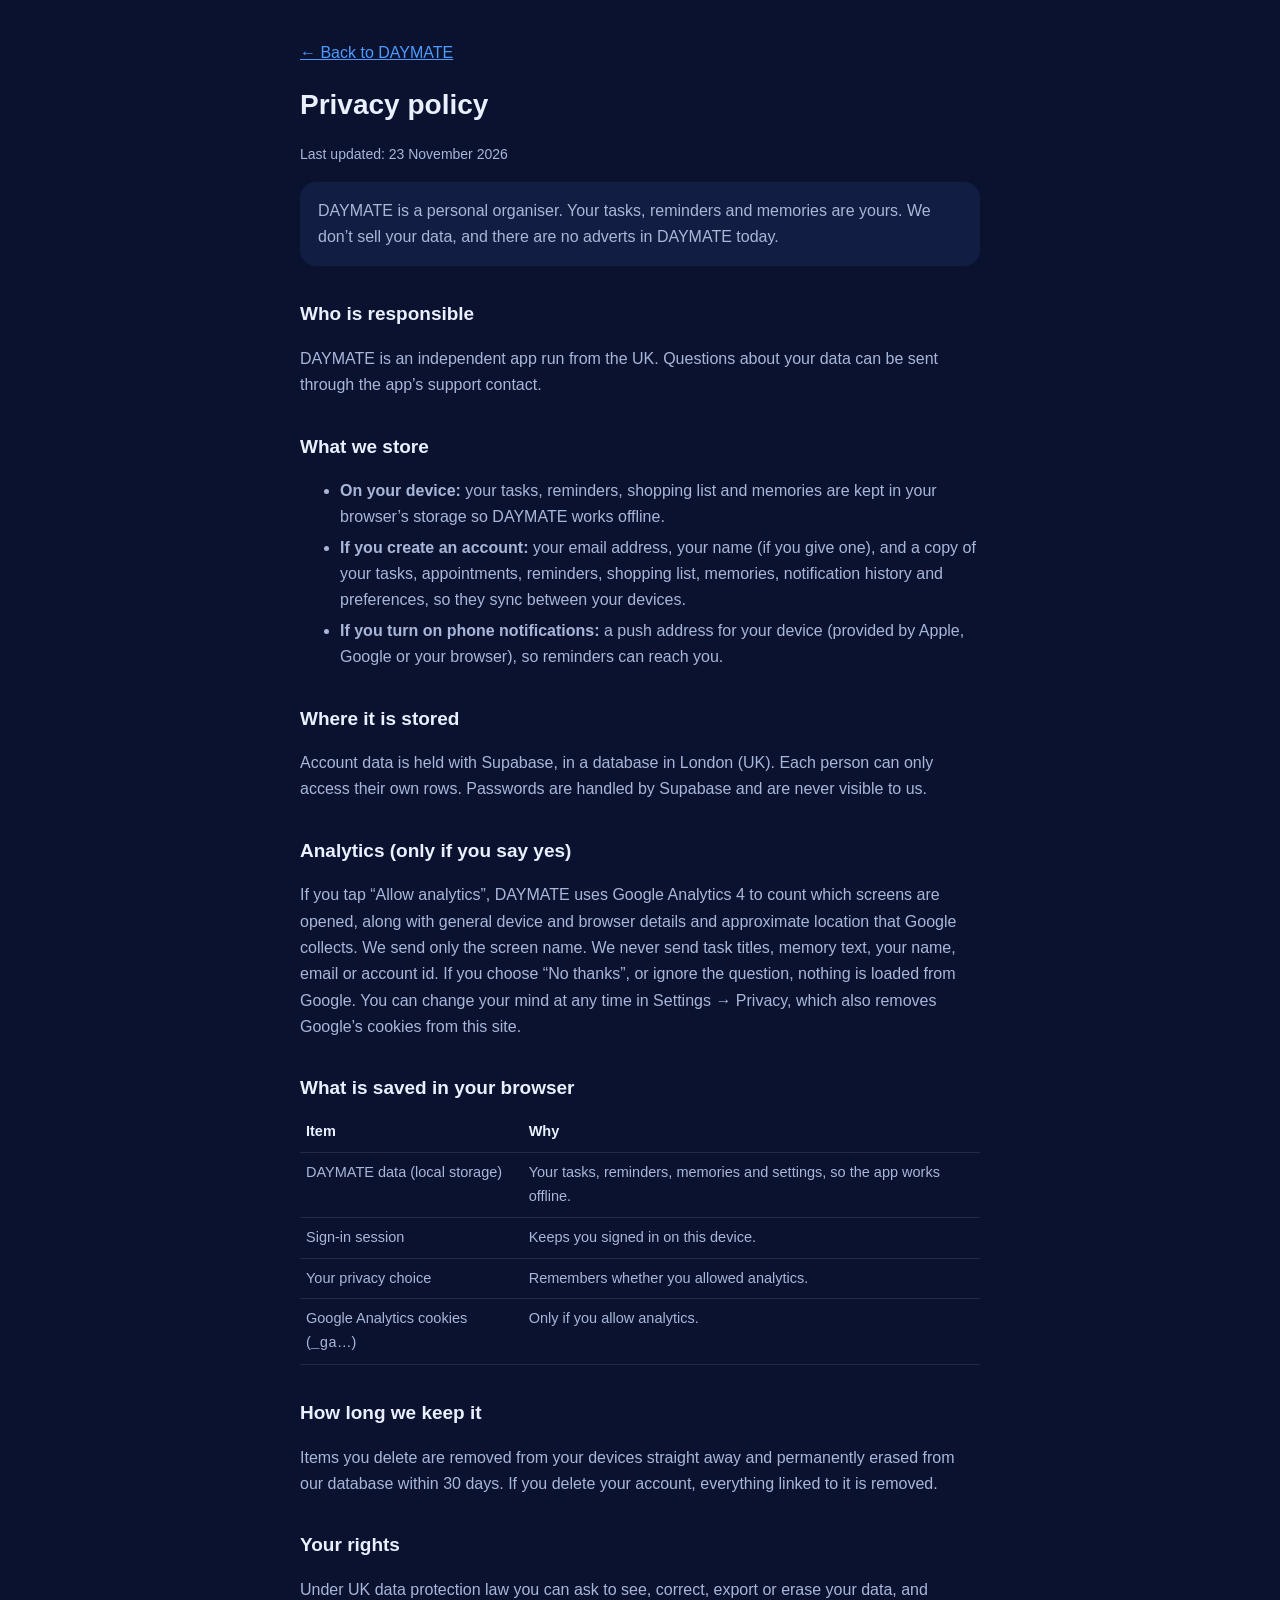
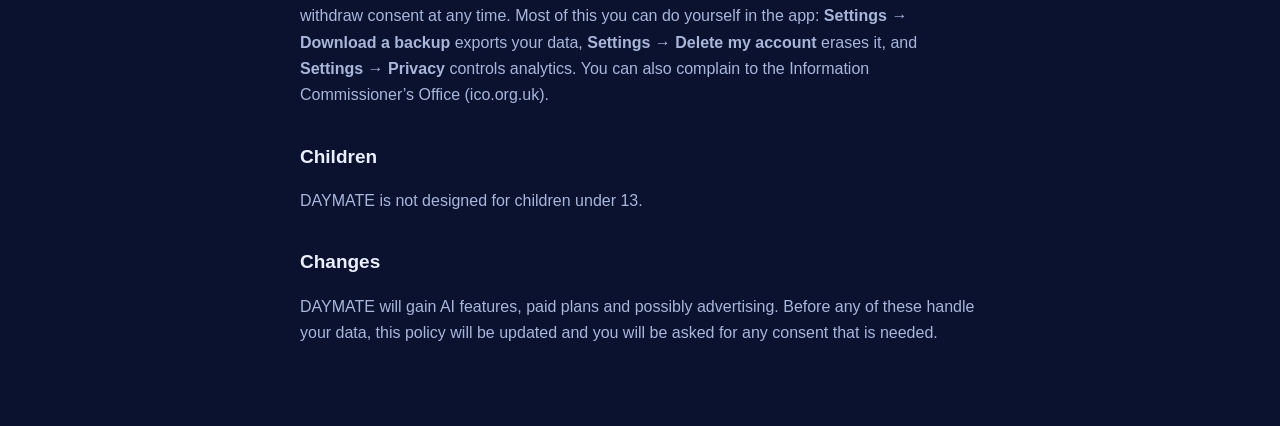
==== privacy.html @ 2d9a92af "Stage B: privacy policy, consent banner, consent-gated Google Analytics 4 Co-Authored-By: Claude Son" ====
<!doctype html>
<html lang="en-GB">
<head>
  <meta charset="utf-8">
  <meta name="viewport" content="width=device-width, initial-scale=1">
  <meta name="theme-color" content="#0a1230">
  <meta name="color-scheme" content="dark">
  <title>DAYMATE — Privacy policy</title>
  <link rel="icon" href="icons/favicon-32.png">
  <style>
    :root { --bg:#0a1230; --card:#111d42; --text:#eaf0ff; --muted:#a9b6d9; --blue:#4d9bff; }
    * { box-sizing: border-box; }
    body { margin:0; background:var(--bg); color:var(--text); font:16px/1.65 -apple-system,BlinkMacSystemFont,"Segoe UI",Roboto,sans-serif; padding:24px 16px 64px; }
    main { max-width: 680px; margin: 0 auto; }
    a { color: var(--blue); }
    h1 { font-size: 28px; margin: 8px 0 4px; }
    h2 { font-size: 19px; margin: 32px 0 8px; }
    p, li { color: var(--muted); }
    li { margin: 4px 0; }
    .updated { font-size: 14px; }
    .box { background: var(--card); border-radius: 16px; padding: 16px 18px; margin: 16px 0; }
    table { width: 100%; border-collapse: collapse; font-size: 14.5px; }
    td, th { text-align: left; padding: 8px 6px; border-bottom: 1px solid rgba(255,255,255,.1); vertical-align: top; color: var(--muted); }
    th { color: var(--text); }
  </style>
</head>
<body>
<main>
  <p><a href="./">← Back to DAYMATE</a></p>
  <h1>Privacy policy</h1>
  <p class="updated">Last updated: 23 November 2026</p>

  <div class="box"><p style="margin:0">DAYMATE is a personal organiser. Your tasks, reminders and memories are yours. We don’t sell your data, and there are no adverts in DAYMATE today.</p></div>

  <h2>Who is responsible</h2>
  <p>DAYMATE is an independent app run from the UK. <span id="contact">Questions about your data can be sent through the app’s support contact.</span></p>

  <h2>What we store</h2>
  <ul>
    <li><strong>On your device:</strong> your tasks, reminders, shopping list and memories are kept in your browser’s storage so DAYMATE works offline.</li>
    <li><strong>If you create an account:</strong> your email address, your name (if you give one), and a copy of your tasks, appointments, reminders, shopping list, memories, notification history and preferences, so they sync between your devices.</li>
    <li><strong>If you turn on phone notifications:</strong> a push address for your device (provided by Apple, Google or your browser), so reminders can reach you.</li>
  </ul>

  <h2>Where it is stored</h2>
  <p>Account data is held with Supabase, in a database in London (UK). Each person can only access their own rows. Passwords are handled by Supabase and are never visible to us.</p>

  <h2>Analytics (only if you say yes)</h2>
  <p>If you tap “Allow analytics”, DAYMATE uses Google Analytics 4 to count which screens are opened, along with general device and browser details and approximate location that Google collects. We send only the screen name. We never send task titles, memory text, your name, email or account id. If you choose “No thanks”, or ignore the question, nothing is loaded from Google. You can change your mind at any time in Settings → Privacy, which also removes Google’s cookies from this site.</p>

  <h2>What is saved in your browser</h2>
  <table>
    <tr><th>Item</th><th>Why</th></tr>
    <tr><td>DAYMATE data (local storage)</td><td>Your tasks, reminders, memories and settings, so the app works offline.</td></tr>
    <tr><td>Sign-in session</td><td>Keeps you signed in on this device.</td></tr>
    <tr><td>Your privacy choice</td><td>Remembers whether you allowed analytics.</td></tr>
    <tr><td>Google Analytics cookies (<code>_ga</code>…)</td><td>Only if you allow analytics.</td></tr>
  </table>

  <h2>How long we keep it</h2>
  <p>Items you delete are removed from your devices straight away and permanently erased from our database within 30 days. If you delete your account, everything linked to it is removed.</p>

  <h2>Your rights</h2>
  <p>Under UK data protection law you can ask to see, correct, export or erase your data, and withdraw consent at any time. Most of this you can do yourself in the app: <strong>Settings → Download a backup</strong> exports your data, <strong>Settings → Delete my account</strong> erases it, and <strong>Settings → Privacy</strong> controls analytics. You can also complain to the Information Commissioner’s Office (ico.org.uk).</p>

  <h2>Children</h2>
  <p>DAYMATE is not designed for children under 13.</p>

  <h2>Changes</h2>
  <p>DAYMATE will gain AI features, paid plans and possibly advertising. Before any of these handle your data, this policy will be updated and you will be asked for any consent that is needed.</p>
</main>
<script type="module">
  import { CONFIG } from './js/config.js';
  const e = (CONFIG.contactEmail || '').trim();
  if (/^[^@\s]+@[^@\s]+\.[^@\s]+$/.test(e)) {
    const s = document.getElementById('contact');
    s.textContent = 'Contact: ';
    const a = document.createElement('a'); a.href = `mailto:${e}`; a.textContent = e; s.appendChild(a); s.append('.');
  }
</script>
</body>
</html>
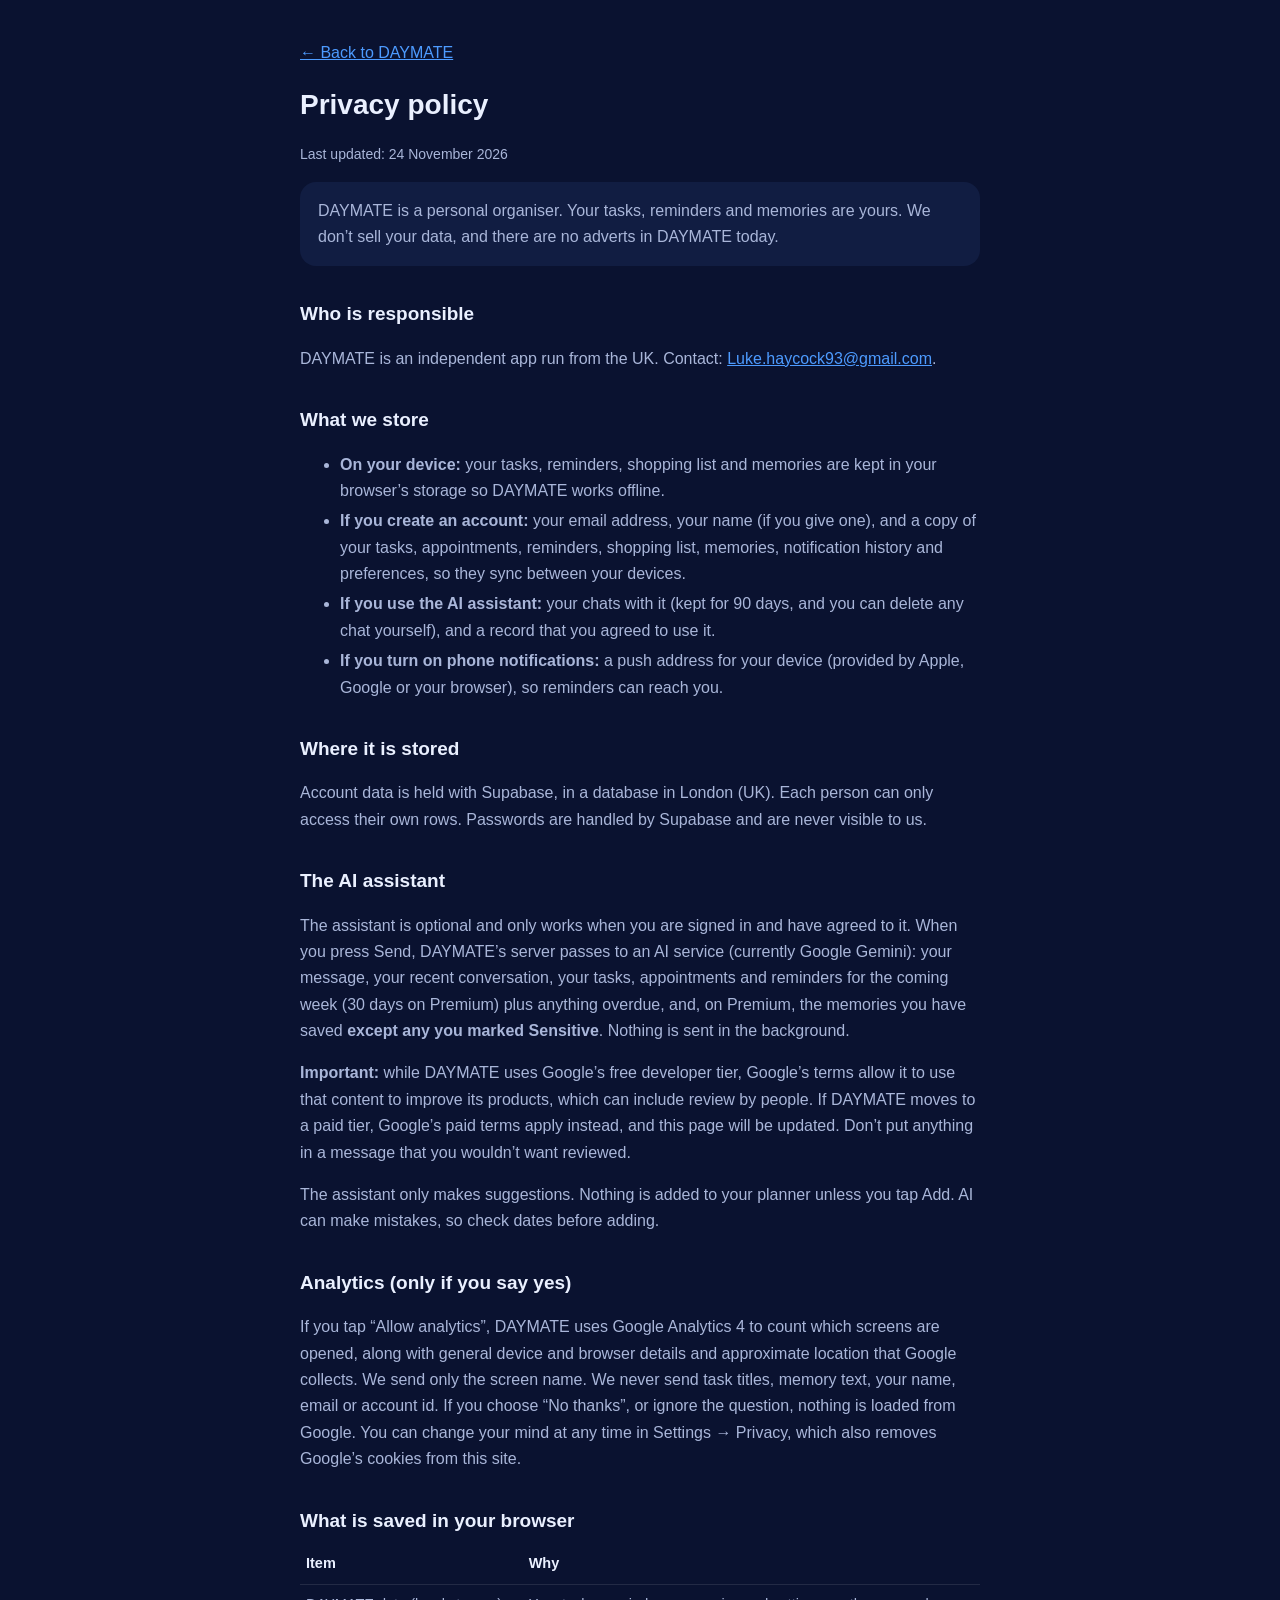
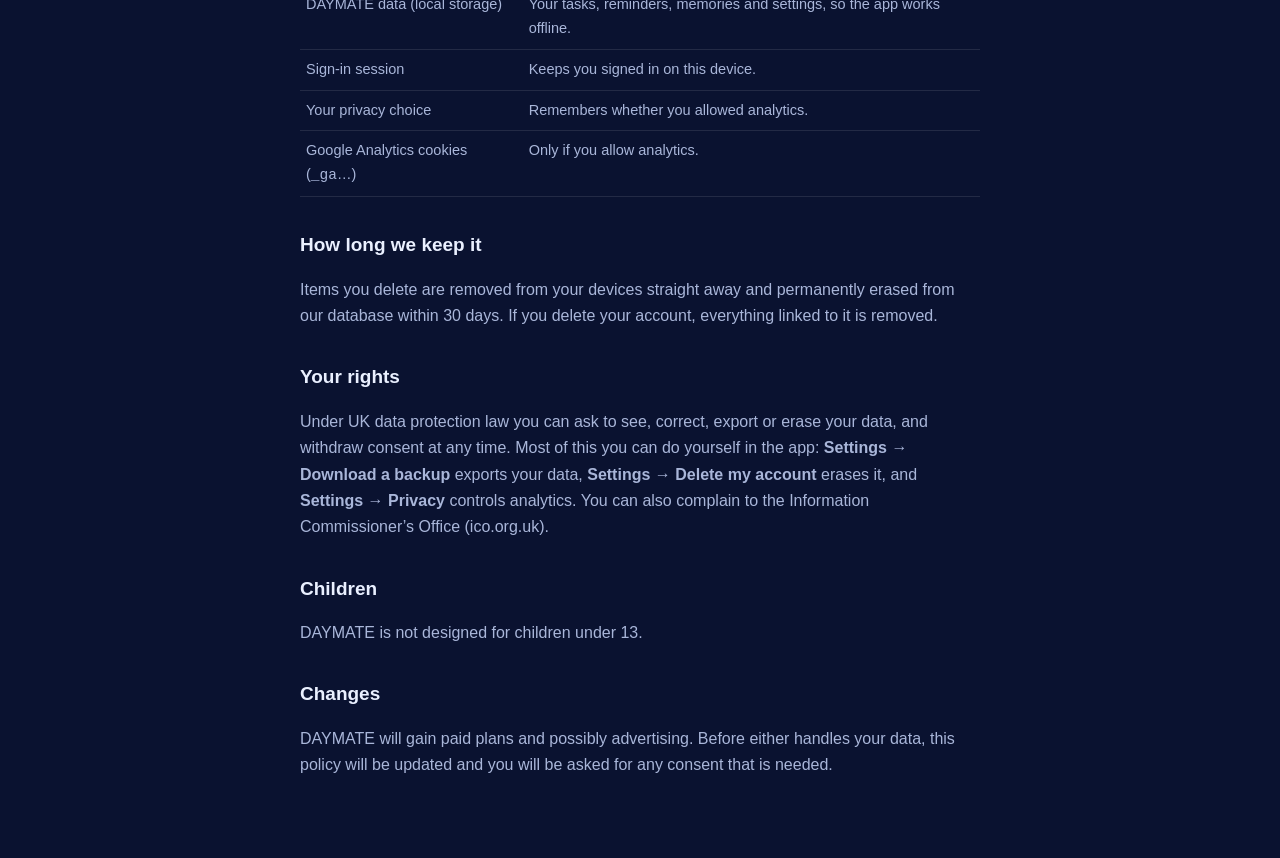
==== commit 95c2703d: "Stage D: AI assistant (server function, provider-independent, chat UI, history, consent, Free/Premiu" ====
--- a/privacy.html
+++ b/privacy.html
@@ -28,7 +28,7 @@
 <main>
   <p><a href="./">← Back to DAYMATE</a></p>
   <h1>Privacy policy</h1>
-  <p class="updated">Last updated: 23 November 2026</p>
+  <p class="updated">Last updated: 24 November 2026</p>
 
   <div class="box"><p style="margin:0">DAYMATE is a personal organiser. Your tasks, reminders and memories are yours. We don’t sell your data, and there are no adverts in DAYMATE today.</p></div>
 
@@ -39,11 +39,17 @@
   <ul>
     <li><strong>On your device:</strong> your tasks, reminders, shopping list and memories are kept in your browser’s storage so DAYMATE works offline.</li>
     <li><strong>If you create an account:</strong> your email address, your name (if you give one), and a copy of your tasks, appointments, reminders, shopping list, memories, notification history and preferences, so they sync between your devices.</li>
+    <li><strong>If you use the AI assistant:</strong> your chats with it (kept for 90 days, and you can delete any chat yourself), and a record that you agreed to use it.</li>
     <li><strong>If you turn on phone notifications:</strong> a push address for your device (provided by Apple, Google or your browser), so reminders can reach you.</li>
   </ul>
 
   <h2>Where it is stored</h2>
   <p>Account data is held with Supabase, in a database in London (UK). Each person can only access their own rows. Passwords are handled by Supabase and are never visible to us.</p>
+
+  <h2>The AI assistant</h2>
+  <p>The assistant is optional and only works when you are signed in and have agreed to it. When you press Send, DAYMATE’s server passes to an AI service (currently Google Gemini): your message, your recent conversation, your tasks, appointments and reminders for the coming week (30 days on Premium) plus anything overdue, and, on Premium, the memories you have saved <strong>except any you marked Sensitive</strong>. Nothing is sent in the background.</p>
+  <p><strong>Important:</strong> while DAYMATE uses Google’s free developer tier, Google’s terms allow it to use that content to improve its products, which can include review by people. If DAYMATE moves to a paid tier, Google’s paid terms apply instead, and this page will be updated. Don’t put anything in a message that you wouldn’t want reviewed.</p>
+  <p>The assistant only makes suggestions. Nothing is added to your planner unless you tap Add. AI can make mistakes, so check dates before adding.</p>
 
   <h2>Analytics (only if you say yes)</h2>
   <p>If you tap “Allow analytics”, DAYMATE uses Google Analytics 4 to count which screens are opened, along with general device and browser details and approximate location that Google collects. We send only the screen name. We never send task titles, memory text, your name, email or account id. If you choose “No thanks”, or ignore the question, nothing is loaded from Google. You can change your mind at any time in Settings → Privacy, which also removes Google’s cookies from this site.</p>
@@ -67,7 +73,7 @@
   <p>DAYMATE is not designed for children under 13.</p>
 
   <h2>Changes</h2>
-  <p>DAYMATE will gain AI features, paid plans and possibly advertising. Before any of these handle your data, this policy will be updated and you will be asked for any consent that is needed.</p>
+  <p>DAYMATE will gain paid plans and possibly advertising. Before either handles your data, this policy will be updated and you will be asked for any consent that is needed.</p>
 </main>
 <script type="module">
   import { CONFIG } from './js/config.js';
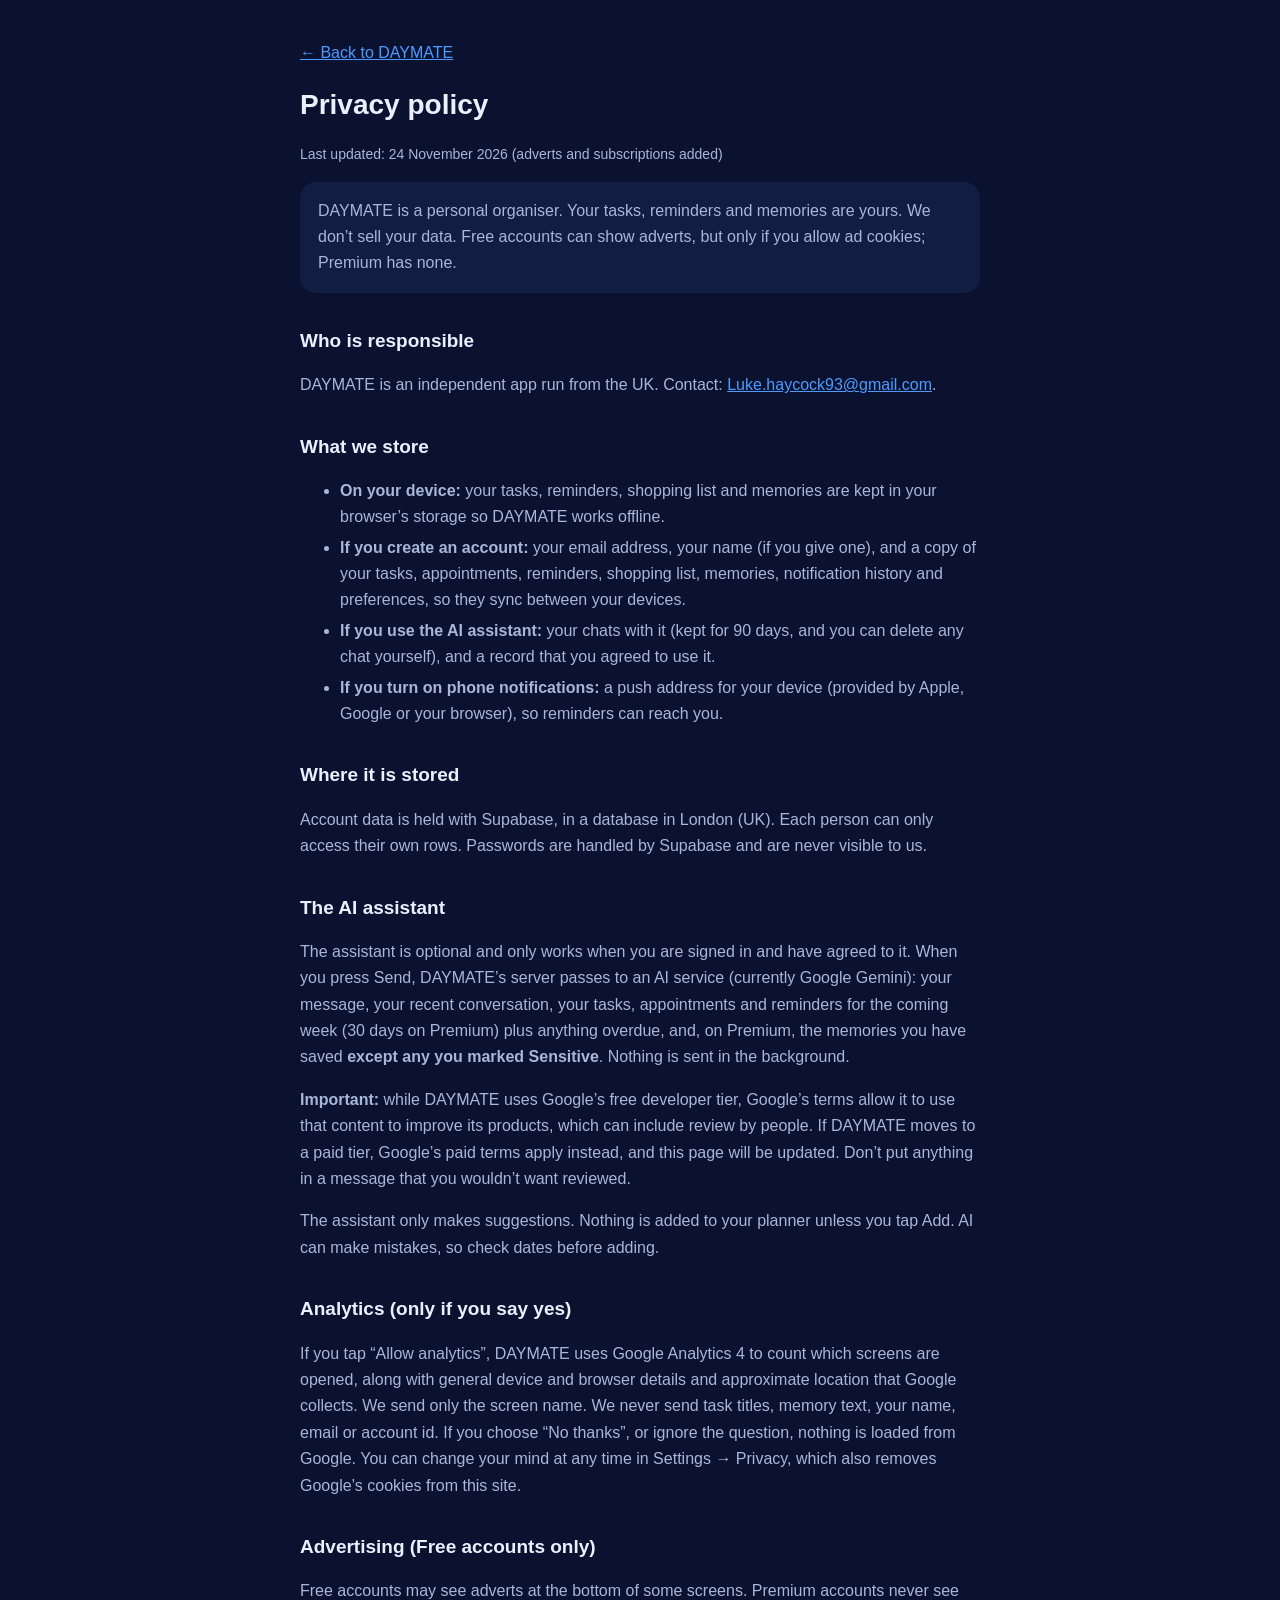
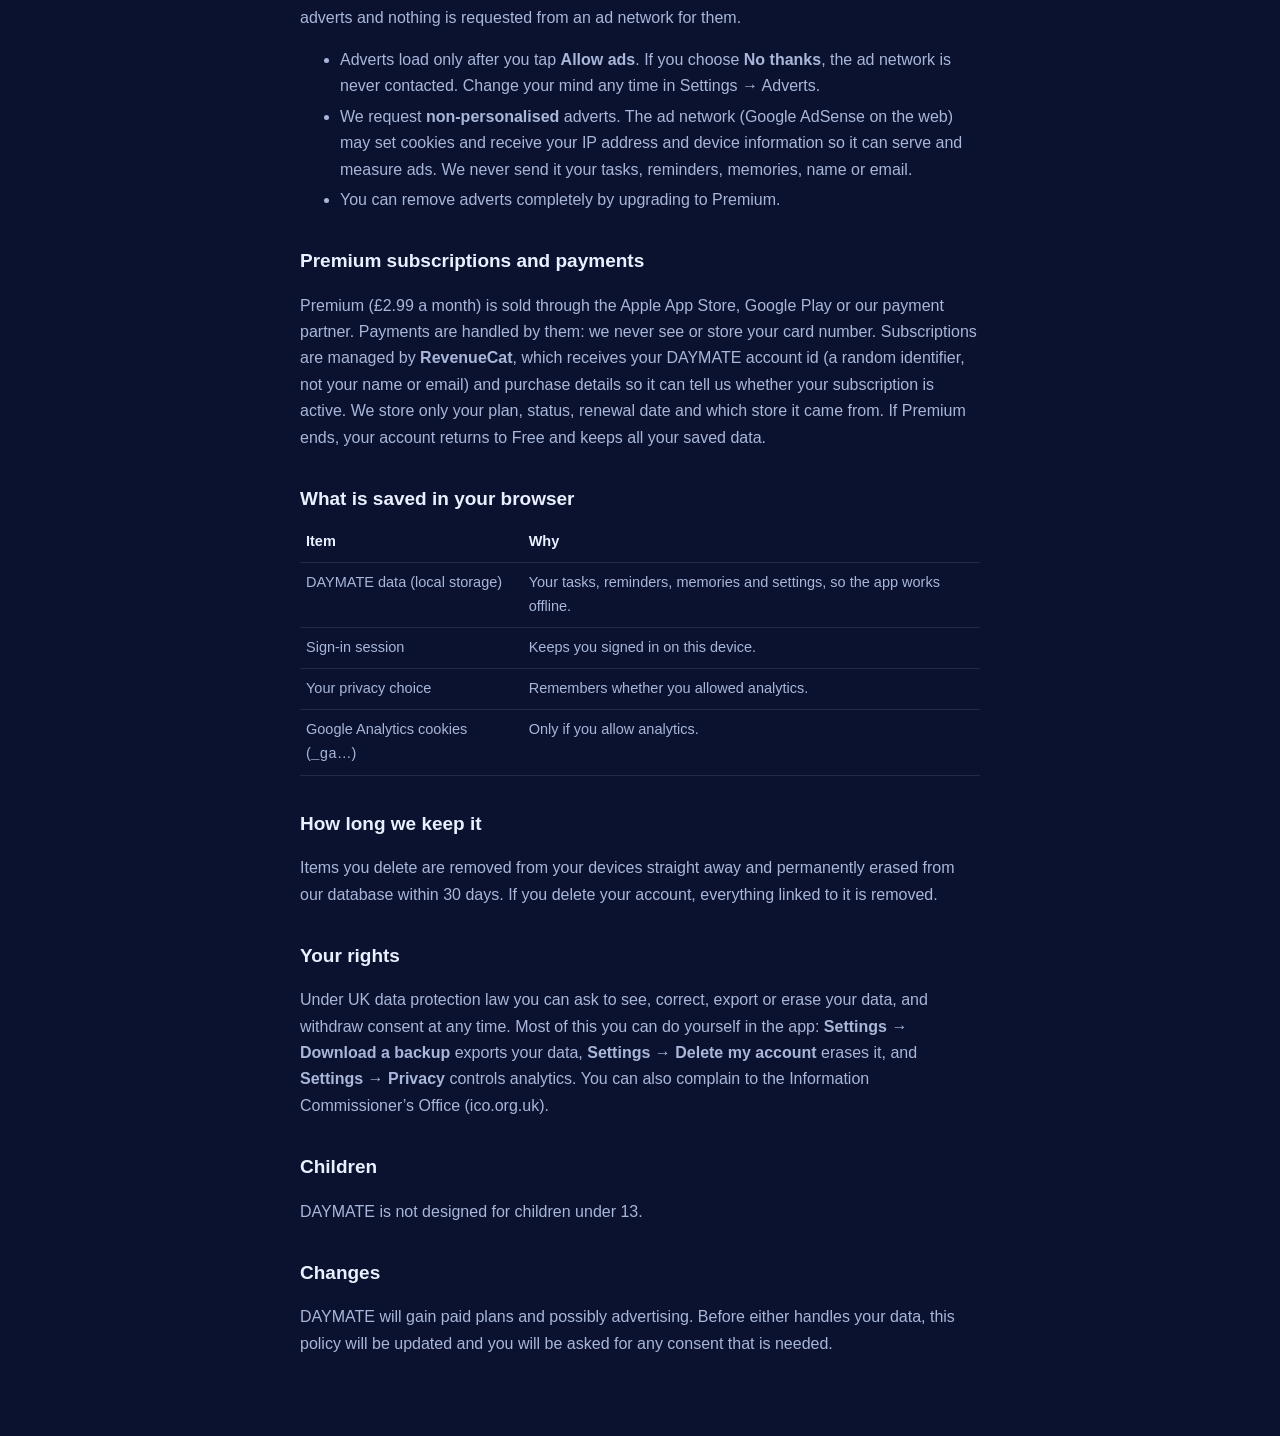
==== commit 65b4c5b0: "Part 3: Premium (RevenueCat), lifetime entitlement, paywall, free-only ads with consent Co-Authored-" ====
--- a/privacy.html
+++ b/privacy.html
@@ -28,9 +28,9 @@
 <main>
   <p><a href="./">← Back to DAYMATE</a></p>
   <h1>Privacy policy</h1>
-  <p class="updated">Last updated: 24 November 2026</p>
+  <p class="updated">Last updated: 24 November 2026 (adverts and subscriptions added)</p>
 
-  <div class="box"><p style="margin:0">DAYMATE is a personal organiser. Your tasks, reminders and memories are yours. We don’t sell your data, and there are no adverts in DAYMATE today.</p></div>
+  <div class="box"><p style="margin:0">DAYMATE is a personal organiser. Your tasks, reminders and memories are yours. We don’t sell your data. Free accounts can show adverts, but only if you allow ad cookies; Premium has none.</p></div>
 
   <h2>Who is responsible</h2>
   <p>DAYMATE is an independent app run from the UK. <span id="contact">Questions about your data can be sent through the app’s support contact.</span></p>
@@ -53,6 +53,17 @@
 
   <h2>Analytics (only if you say yes)</h2>
   <p>If you tap “Allow analytics”, DAYMATE uses Google Analytics 4 to count which screens are opened, along with general device and browser details and approximate location that Google collects. We send only the screen name. We never send task titles, memory text, your name, email or account id. If you choose “No thanks”, or ignore the question, nothing is loaded from Google. You can change your mind at any time in Settings → Privacy, which also removes Google’s cookies from this site.</p>
+
+  <h2 id="ads">Advertising (Free accounts only)</h2>
+  <p>Free accounts may see adverts at the bottom of some screens. Premium accounts never see adverts and nothing is requested from an ad network for them.</p>
+  <ul>
+    <li>Adverts load only after you tap <strong>Allow ads</strong>. If you choose <strong>No thanks</strong>, the ad network is never contacted. Change your mind any time in Settings → Adverts.</li>
+    <li>We request <strong>non-personalised</strong> adverts. The ad network (Google AdSense on the web) may set cookies and receive your IP address and device information so it can serve and measure ads. We never send it your tasks, reminders, memories, name or email.</li>
+    <li>You can remove adverts completely by upgrading to Premium.</li>
+  </ul>
+
+  <h2>Premium subscriptions and payments</h2>
+  <p>Premium (£2.99 a month) is sold through the Apple App Store, Google Play or our payment partner. Payments are handled by them: we never see or store your card number. Subscriptions are managed by <strong>RevenueCat</strong>, which receives your DAYMATE account id (a random identifier, not your name or email) and purchase details so it can tell us whether your subscription is active. We store only your plan, status, renewal date and which store it came from. If Premium ends, your account returns to Free and keeps all your saved data.</p>
 
   <h2>What is saved in your browser</h2>
   <table>
